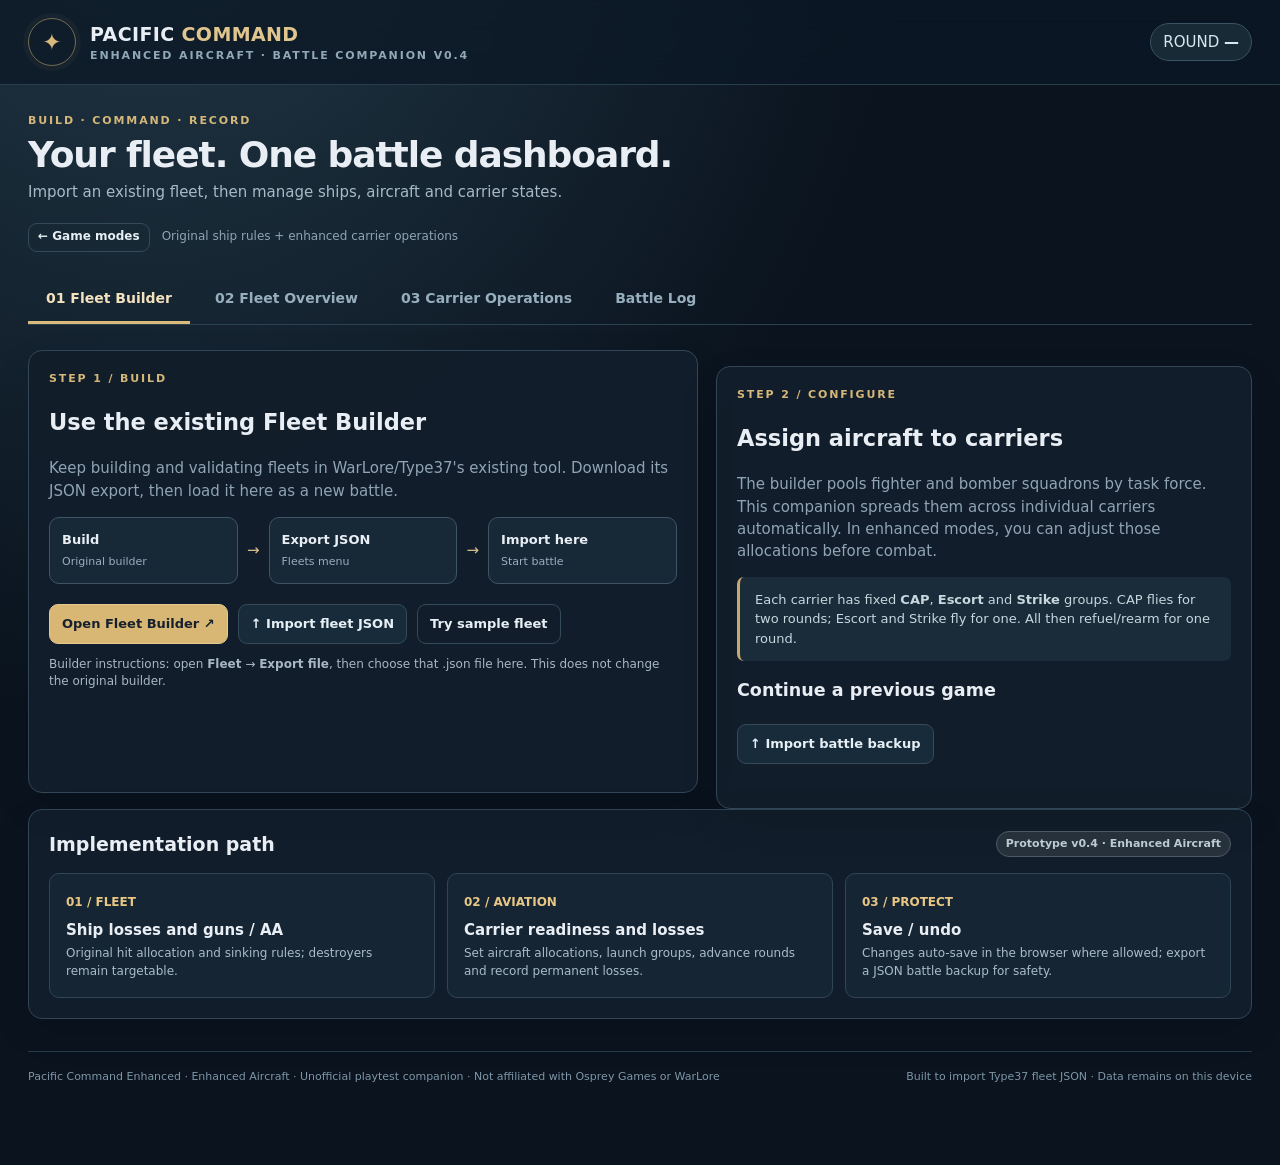
==== aircraft/index.html @ 89f377f5 "Add game mode framework: aircraft/index.html" ====
<!doctype html>
<html lang="en"><head><meta charset="utf-8"><meta name="viewport" content="width=device-width, initial-scale=1">
<meta name="theme-color" content="#0b1623"><meta name="apple-mobile-web-app-capable" content="yes">
<meta name="apple-mobile-web-app-title" content="Pacific Command — Aircraft">
<title>Pacific Command Enhanced — Aircraft</title><link rel="stylesheet" href="../assets/style.css"></head>
<body><div id="app"></div><input type="file" id="fleet-file" accept=".json,application/json" hidden><input type="file" id="battle-file" accept=".json,application/json" hidden>
<script>window.PCE_MODE='aircraft';</script><script src="../assets/app.js"></script></body></html>
---- assets/style.css ----
:root{font-family:Inter,ui-sans-serif,system-ui,-apple-system,BlinkMacSystemFont,"Segoe UI",sans-serif;color-scheme:dark;background:#0a131e;color:#e9eef4;font-size:15px;line-height:1.48}
*{box-sizing:border-box}body{margin:0;min-height:100vh;background:radial-gradient(ellipse at 12% -18%,#243b4a 0,transparent 48%),#0a131e}button,input,select{font:inherit}button{cursor:pointer}button:disabled{opacity:.35;cursor:not-allowed}a{color:#e6c78a;text-decoration:none}a:hover{text-decoration:underline}.shell{max-width:1360px;margin:0 auto;padding:0 28px 80px}.topbar{background:#0c1825bb;border-bottom:1px solid #293e4b;backdrop-filter:blur(16px)}.topinner{max-width:1360px;margin:auto;padding:18px 28px;display:flex;align-items:center;justify-content:space-between;gap:16px}.brand{display:flex;gap:14px;align-items:center}.roundel{width:48px;height:48px;border:1px solid #d3b87980;border-radius:50%;display:grid;place-items:center;color:#d8b97c;font-size:23px;box-shadow:0 0 0 5px #d6b66c09}.brandline{font-size:19px;font-weight:750;letter-spacing:.02em}.brandline span{color:#e0c58f}.brand-sub{font-size:11px;color:#91a8b7;letter-spacing:.17em;text-transform:uppercase;font-weight:650}.header-side{display:flex;align-items:center;gap:12px}.round{background:#182a36;border:1px solid #3a5261;border-radius:50px;padding:7px 12px;font-variant-numeric:tabular-nums;color:#d9e7ee}.muted{color:#90a4b3}.small{font-size:12px}.xsmall{font-size:11px}.eyebrow{font-size:11px;text-transform:uppercase;letter-spacing:.17em;color:#d4b779;font-weight:800}.top-content{margin-top:28px;display:flex;justify-content:space-between;align-items:flex-end;gap:15px;flex-wrap:wrap}.top-content h1{font-size:clamp(25px,3vw,36px);margin:5px 0;font-weight:750;line-height:1.15;letter-spacing:-.03em}.top-content p{margin:5px 0;color:#a7bac6}.tools{display:flex;gap:9px;flex-wrap:wrap}.btn{border:1px solid #354a58;background:#182b3b;color:#e6eff4;border-radius:9px;padding:9px 12px;font-size:13px;font-weight:650;display:inline-flex;align-items:center;gap:7px;justify-content:center;min-height:38px}.btn:hover:not(:disabled){background:#263d4d;border-color:#67808e}.btn.primary{background:#d7b773;border-color:#e4c98f;color:#17212d}.btn.primary:hover{background:#efd49b}.btn.danger{color:#ffd4cc;border-color:#744d48;background:#442b2c}.btn.quiet{background:transparent}.btn.sm{min-height:29px;padding:4px 9px;font-size:12px}.btn.xs{min-height:26px;padding:3px 7px;font-size:11px}.btn.active{color:#1b2730;background:#d5b87b;border-color:#d5b87b}.tabs{display:flex;gap:7px;border-bottom:1px solid #2d4250;margin:24px 0 25px;overflow:auto}.tab{padding:12px 18px;background:transparent;border:0;border-bottom:3px solid transparent;color:#97afbd;white-space:nowrap;font-size:14px;font-weight:720}.tab.active{border-bottom-color:#dbbb7b;color:#f3e2be}.tab:hover{color:#fff}.panel{border:1px solid #314757;background:#111e2bf2;border-radius:14px;padding:20px;box-shadow:0 14px 40px #00000014}.panel+.panel{margin-top:16px}.sectionhead{display:flex;align-items:center;justify-content:space-between;gap:15px;margin-bottom:15px}.sectionhead h2{margin:0;font-size:19px}.sectionhead h3{margin:0;font-size:16px}.note{font-size:12px;color:#a8b8c2}.callout{padding:13px 15px;background:#1a2c3a;border-left:3px solid #c5a76f;border-radius:7px;color:#c8d7de;font-size:13px;margin:13px 0}.warning{border-left-color:#d88b6c;background:#372b2b}.badge{display:inline-flex;align-items:center;gap:5px;border:1px solid #526456;border-radius:50px;padding:4px 9px;font-size:11px;font-weight:700;color:#b2d7bd;background:#22372e;white-space:nowrap}.badge.orange{color:#f2cf93;border-color:#715a35;background:#3d3426}.badge.red{color:#f7aca6;border-color:#714641;background:#3b262a}.badge.gray{color:#bccbd2;border-color:#4a5b66;background:#27313c}.hero{display:grid;grid-template-columns:1.25fr 1fr;gap:18px}.hero .panel{height:100%}.flowline{display:flex;align-items:center;gap:9px;margin:12px 0}.stage{border:1px solid #405564;border-radius:10px;background:#172837;padding:12px;min-width:0;flex:1}.stage b{font-size:13px;display:block}.stage span{font-size:11px;color:#99afbf}.arrow{color:#d9c18f}.builder-actions{display:flex;gap:10px;flex-wrap:wrap;margin:20px 0 8px}.guide{display:grid;grid-template-columns:repeat(3,1fr);gap:12px}.guide .card{padding:16px;border-radius:10px;background:#152534;border:1px solid #314654}.guide .num{font-size:12px;color:#e8c785;font-weight:850}.guide strong{display:block;margin:7px 0 4px}.guide p{font-size:12px;color:#abbcc8;margin:0}.statgrid{display:grid;grid-template-columns:repeat(5,1fr);gap:10px;margin-bottom:20px}.stat{background:#152635;border:1px solid #32495a;border-radius:12px;padding:16px}.stat .k{font-size:11px;letter-spacing:.08em;text-transform:uppercase;color:#a6b9c5;font-weight:700}.stat .v{font-size:27px;line-height:1.15;margin:5px 0;font-weight:800;font-variant-numeric:tabular-nums}.stat .s{font-size:11px;color:#8ca4b3}.stat.emph{border-color:#746448;background:#282b28}.stat.emph .v{color:#ebd39d}.tf{margin-bottom:20px}.tf-head{display:flex;justify-content:space-between;align-items:flex-start;gap:15px;padding:0 0 14px}.tf-head h2{font-size:19px;margin:3px 0}.tf-stats{display:flex;gap:8px;flex-wrap:wrap}.mini-stat{border:1px solid #355166;background:#182b39;border-radius:8px;padding:8px 12px;min-width:80px}.mini-stat .v{font-size:22px;font-weight:800;font-variant-numeric:tabular-nums}.mini-stat .k{color:#9fb3bf;font-size:10px;text-transform:uppercase}.fleettable{width:100%;border-collapse:collapse}.fleettable th{color:#9caebb;font-weight:750;text-transform:uppercase;letter-spacing:.08em;font-size:10px;text-align:left;border-bottom:1px solid #314656;padding:8px 10px}.fleettable td{border-bottom:1px solid #2a3e4b;padding:11px 10px;vertical-align:middle;font-size:13px}.fleettable tr:last-child td{border-bottom:0}.shipname{font-weight:720;font-size:13px}.shipmeta{font-size:11px;color:#91a8b8}.ko{opacity:.55}.ko .shipname{text-decoration:line-through}.track{display:flex;gap:3px;min-width:120px;align-items:center;margin:4px 0 3px}.pip{height:8px;min-width:7px;flex:1;background:#385060;border-radius:3px}.pip.hit{background:#cf8d69}.progressText{font-size:11px;color:#b9c8d0;font-variant-numeric:tabular-nums}.damagecontrols{display:flex;gap:5px;align-items:center;flex-wrap:wrap}.twocol{display:grid;grid-template-columns:1fr 1fr;gap:14px}.fighter-stats{display:flex;gap:12px;flex-wrap:wrap}.carrier-card{margin-bottom:16px}.carrierhead{display:flex;justify-content:space-between;gap:10px;align-items:flex-start;flex-wrap:wrap;margin-bottom:18px}.carrierhead h3{font-size:19px;margin:4px 0 0}.carrier-stats{display:flex;gap:9px;flex-wrap:wrap}.chip{padding:7px 10px;border-radius:8px;background:#213849;border:1px solid #3c5261;min-width:94px}.chip b{font-size:21px;line-height:1.2;display:block}.chip span{font-size:10px;color:#a9bac6}.squadron-table{border:1px solid #345063;border-radius:11px;overflow:hidden}.squadronrow{display:grid;grid-template-columns:110px 156px 1fr 82px;gap:10px;align-items:center;padding:13px;border-bottom:1px solid #304656}.squadronrow:last-child{border-bottom:0}.group-type{font-weight:800}.group-type small{display:block;color:#8fa7b6;font-size:11px;font-weight:450}.count{display:flex;align-items:center;gap:6px}.count b{font-size:18px;min-width:26px;text-align:center;font-variant-numeric:tabular-nums}.states{display:flex;flex-wrap:wrap;gap:5px}.state{border-radius:7px;background:#172a39;border:1px solid #385060;color:#b6c7d0;font-size:11px;padding:7px 9px;min-width:73px}.state.active{background:#d6b979;color:#14202b;border-color:#d6b979;font-weight:800}.state:disabled{opacity:.3}.input{width:100%;min-width:0;background:#0c1926;border:1px solid #49606c;border-radius:7px;color:#f3f4ee;padding:8px 9px;outline:none}.input:focus{border-color:#d4b67c}.input.narrow{width:72px}.input.hitinput{width:56px;padding:6px 6px;text-align:center}.input.dark{color:#fff}.subheader{font-size:11px;letter-spacing:.11em;color:#a5bbca;text-transform:uppercase;font-weight:850;margin:15px 0 6px}.low{background:#2b2830;border-color:#6f4a46}.right{display:flex;align-items:center;gap:6px;justify-content:flex-end}.details{border:1px solid #344c5b;background:#142532;border-radius:10px;padding:13px;margin-top:15px}.detail-grid{display:grid;grid-template-columns:1fr 1fr;gap:12px;align-items:end}.details label{display:block;color:#a9bbc8;font-size:12px;margin-bottom:4px}.ship-tags{display:flex;gap:8px;align-items:center;flex-wrap:wrap}.footer{color:#7e96a7;font-size:11px;margin-top:32px;border-top:1px solid #263b49;padding-top:17px;display:flex;justify-content:space-between;gap:12px;flex-wrap:wrap}.modal-wrap{position:fixed;inset:0;background:#030912ba;display:flex;align-items:center;justify-content:center;z-index:40;padding:20px}.modal{width:min(95vw,560px);max-height:90vh;overflow:auto;background:#152738;border:1px solid #5b7180;border-radius:15px;padding:22px;box-shadow:0 30px 100px #0009}.modal h2{margin:0 0 6px}.modal-head{display:flex;align-items:center;justify-content:space-between}.form-row{display:flex;gap:10px;align-items:center;flex-wrap:wrap;margin:16px 0}.form-row label{min-width:180px;color:#b8cad3}.form-row input{width:76px}.log{list-style:none;padding:0;margin:0}.log li{border-bottom:1px solid #293e4c;padding:9px 2px;font-size:12px;color:#b3c5d0}.log li:last-child{border:0}.log time{color:#d7bb7c;font-weight:650;margin-right:9px}.empty{text-align:center;padding:45px 25px;color:#aebdc7}.tick{color:#b7d9b9}.hidden{display:none !important}hr{border:0;border-top:1px solid #314552;margin:15px 0} .desktop-only{display:initial}
@media(max-width:1050px){.statgrid{grid-template-columns:repeat(3,1fr)}.squadronrow{grid-template-columns:90px 130px 1fr}.squadronrow .lossbox{grid-column:2/-1}.hero{grid-template-columns:1fr}}
@media(max-width:720px){.shell{padding:0 12px 45px}.topinner{padding:13px 12px}.brandline{font-size:15px}.brand-sub{font-size:9px}.roundel{width:38px;height:38px}.header-side .round{display:none}.panel{padding:14px}.statgrid{grid-template-columns:repeat(2,1fr)}.stat .v{font-size:23px}.twocol,.guide,.detail-grid{grid-template-columns:1fr}.fleettable{display:block;overflow:auto}.tf-head{display:block}.tf-stats{margin-top:10px}.squadronrow{grid-template-columns:1fr auto;gap:10px}.squadronrow .states{grid-column:1/-1}.squadronrow .lossbox{grid-column:1/-1}.states .state{flex:1}.top-content{margin-top:18px}.tabs{margin:15px 0}.tab{padding:10px 12px}.tools{width:100%}.tools .btn{flex:1}}


/* v0.2 — operational colour language: blue = gunnery, teal = AA,
   green = ready/on station, amber = low fuel/rearming, red = damage/KO. */
:root { --gun:#74bde7; --aa:#72d3b3; --ready:#80d39e; --warn:#edbd71; --danger:#ea8b83; --strike:#e4a17a; }
.stat, .mini-stat { position:relative; overflow:hidden; }
.stat::before,.mini-stat::before{content:'';position:absolute;inset:0 auto 0 0;width:3px;background:#506577}
.stat.metric-guns,.mini-stat.metric-guns{background:linear-gradient(110deg,rgba(52,124,168,.19),#152635 70%);border-color:#416782}
.stat.metric-guns::before,.mini-stat.metric-guns::before{background:var(--gun)}
.stat.metric-guns .v,.mini-stat.metric-guns .v{color:var(--gun)}
.stat.metric-aa,.mini-stat.metric-aa{background:linear-gradient(110deg,rgba(41,137,107,.18),#152635 70%);border-color:#3b7268}
.stat.metric-aa::before,.mini-stat.metric-aa::before{background:var(--aa)}
.stat.metric-aa .v,.mini-stat.metric-aa .v{color:var(--aa)}
.stat.metric-cap-aloft,.mini-stat.metric-cap-aloft{background:linear-gradient(110deg,rgba(49,122,87,.13),#152635 80%);border-color:#365e53}
.stat.metric-cap-aloft::before,.mini-stat.metric-cap-aloft::before{background:var(--ready)}
.stat.metric-cap-aloft .v,.mini-stat.metric-cap-aloft .v{color:var(--ready)}
.stat.metric-strike-airborne,.mini-stat.metric-strike-airborne,.mini-stat.metric-airborne-strike,.mini-stat.metric-ready-strike{background:linear-gradient(110deg,rgba(159,93,59,.16),#152635 80%);border-color:#6c5147}
.stat.metric-strike-airborne::before,.mini-stat.metric-strike-airborne::before,.mini-stat.metric-airborne-strike::before,.mini-stat.metric-ready-strike::before{background:var(--strike)}
.stat.metric-strike-airborne .v,.mini-stat.metric-strike-airborne .v,.mini-stat.metric-airborne-strike .v,.mini-stat.metric-ready-strike .v{color:var(--strike)}
.mini-stat.metric-ready-escort,.mini-stat.metric-airborne-escort{border-color:#6a6382;background:linear-gradient(110deg,rgba(106,84,163,.15),#152635 80%)}
.mini-stat.metric-ready-escort::before,.mini-stat.metric-airborne-escort::before{background:#ad9dde}
.mini-stat.metric-ready-escort .v,.mini-stat.metric-airborne-escort .v{color:#c0b2f2}
.tf{border-top:3px solid #d9b977}
.tf.tf-1{border-top-color:var(--gun)}
.tf.tf-2{border-top-color:var(--aa)}
.tf-head h2{display:flex;align-items:center;gap:11px;flex-wrap:wrap}
.fleettable tr.damaged td:first-child{box-shadow:inset 3px 0 0 #bb885b}
.fleettable tr.ko{opacity:1;background:#4d28292b}
.fleettable tr.ko td:first-child{box-shadow:inset 3px 0 0 #d7746b}
.fleettable tr.ko .shipname,.fleettable tr.ko .progressText{color:#f2a69b}
.fleettable tr.ko td:not(:last-child){opacity:.78}
.pip.hit{background:linear-gradient(90deg,#d9925f,#ecb56d)}
.fleettable tr.ko .pip.hit{background:#c65c5c}
.action-attack{color:#f3cfad;border-color:#655347;background:#2d2b2c}
.action-attack:hover:not(:disabled){border-color:#ae7659;background:#3b3231}
.airsummary{display:flex;flex-wrap:wrap;align-items:stretch;gap:10px;border:1px solid #395468;border-radius:13px;padding:13px;background:linear-gradient(110deg,#172a39,#101e2b);margin:20px 0 7px}
.airsummary .summary-label{flex:1 1 185px;align-self:center}
.airsummary .summary-label b{display:block;color:#e8c991;font-size:14px}
.airsummary .summary-label span{display:block;margin-top:4px}
.airsummary .mini-stat{flex:1 1 108px;min-width:106px;padding:11px 10px}
.deckbox{display:flex;justify-content:space-between;align-items:center;gap:12px;flex-wrap:wrap;padding:12px;border-radius:10px;margin-bottom:13px;border:1px solid #345767;background:#172c38}
.deckbox.deck-busy{border-color:#866945;background:#302b27}
.deckbox.deck-free{border-left:3px solid #5ab99b}
.deckbox .launch-actions{display:flex;gap:6px;flex-wrap:wrap}
.carrier-card{border-top:3px solid #759db5}
.carrier-card.low{border-top-color:#d16b6b}
.carrier-stats .fighter-chip{background:#213e43;border-color:#356f6a}
.carrier-stats .fighter-chip b{color:#7cd9c5}
.carrier-stats .bomber-chip{background:#40322e;border-color:#755747}
.carrier-stats .bomber-chip b{color:#efba88}
.carrier-stats .reserve-chip{background:#202e3c;border-color:#344e64}
.squadronrow.group-cap{border-left:3px solid #58b898;background:linear-gradient(90deg,#16362e70,transparent 44%)}
.squadronrow.group-escort{border-left:3px solid #9b91d3;background:linear-gradient(90deg,#3c355370,transparent 44%)}
.squadronrow.group-strike{border-left:3px solid #e2a16f;background:linear-gradient(90deg,#46302570,transparent 44%)}
.squadronrow .group-type{letter-spacing:.02em}
.group-cap .group-type{color:#90dfbd}
.group-escort .group-type{color:#c1b4ee}
.group-strike .group-type{color:#f3bf97}
.state.status-ready.active{background:#317759;border-color:#65c896;color:#f1fff8}
.state.status-air1.group-cap.active{background:#26715b;border-color:#6fceb1;color:#f0fff9}
.state.status-air1.group-escort.active{background:#60539b;border-color:#ad9ad9;color:#fff}
.state.status-air1.group-strike.active{background:#98603f;border-color:#e0a172;color:#fff6ec}
.state.status-air2.active{background:#a67a32;border-color:#e9bd67;color:#fff8e6}
.state.status-rearm.active{background:#7f4a35;border-color:#d79a65;color:#fff3e9}
.state:not(.active):hover{border-color:#8698a5;background:#233b49}
.lossbox .btn.danger:hover{background:#603738}
@media(max-width:720px){.airsummary .mini-stat{flex:1 1 42%}.deckbox .launch-actions{width:100%}.deckbox .launch-actions .btn{flex:1}.tf-head h2{font-size:17px}}

/* v0.3 - early CAP recovery is a deliberate tactical choice. */
.btn.caution{background:#493c27;border-color:#9d7842;color:#ffe0a5}.btn.caution:hover:not(:disabled){background:#604c2c;border-color:#cc9d52}

/* v0.4 multi-mode navigation, model pairing, special rules and hit-allocation controls */
.modes-switch{display:flex;gap:12px;align-items:center;margin-top:15px;flex-wrap:wrap}
.specials{display:flex;gap:5px;flex-wrap:wrap;margin-top:5px}
.special-chip{display:inline-block;font-size:10px;line-height:1.25;color:#e1d1aa;background:#2a3340;border:1px solid #4a5463;border-radius:5px;padding:3px 6px}
.special-chip.muted-special{opacity:.6;text-decoration:line-through}
.model-line{color:#b5c6d0;margin-top:3px}.model-line b{color:#c5ded5;font-weight:650}
.mods-panel{margin-bottom:17px}.mods-panel .specials{margin:10px 0}
.hit-pool-panel{display:flex;justify-content:space-between;align-items:center;gap:10px;border:1px solid #526776;background:#142736;padding:11px 14px;border-radius:9px;margin-bottom:14px}
.hit-buttons{display:flex;flex-wrap:wrap;gap:5px}
.hit-confirm{border-color:#925d45;color:#f6ccaf;background:#3c2d2a}.hit-unconfirm{border-color:#51729a;color:#beddf9;background:#223345}
.sunk-mark{color:#ff9c97;font-weight:800}.afloat-mark{color:#8adeb1;font-weight:750}
@media(max-width:720px){.hit-pool-panel{align-items:flex-start;flex-direction:column}.hit-pool-panel .btn{width:100%}}
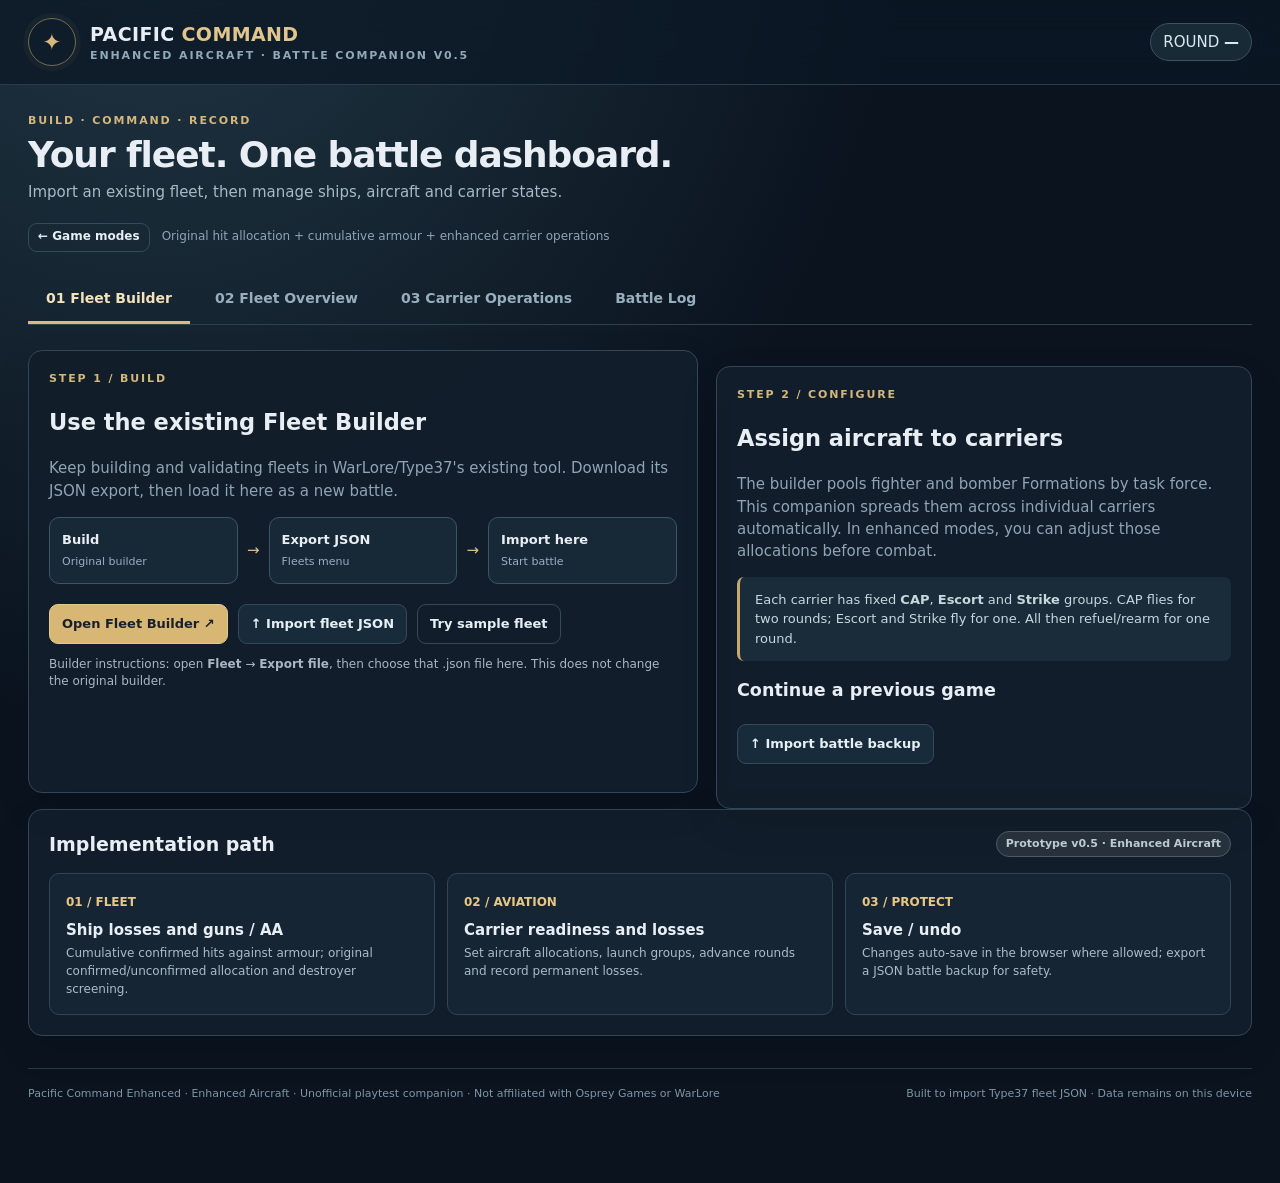
==== commit 171d6b49: "Version static assets for v0.5 on aircraft/index.html" ====
--- a/aircraft/index.html
+++ b/aircraft/index.html
@@ -2,6 +2,6 @@
 <html lang="en"><head><meta charset="utf-8"><meta name="viewport" content="width=device-width, initial-scale=1">
 <meta name="theme-color" content="#0b1623"><meta name="apple-mobile-web-app-capable" content="yes">
 <meta name="apple-mobile-web-app-title" content="Pacific Command — Aircraft">
-<title>Pacific Command Enhanced — Aircraft</title><link rel="stylesheet" href="../assets/style.css"></head>
+<title>Pacific Command Enhanced — Aircraft</title><link rel="stylesheet" href="../assets/style.css?v=0.5"></head>
 <body><div id="app"></div><input type="file" id="fleet-file" accept=".json,application/json" hidden><input type="file" id="battle-file" accept=".json,application/json" hidden>
-<script>window.PCE_MODE='aircraft';</script><script src="../assets/app.js"></script></body></html>+<script>window.PCE_MODE='aircraft';</script><script src="../assets/app.js?v=0.5"></script></body></html>
--- a/assets/style.css
+++ b/assets/style.css
@@ -85,3 +85,111 @@
 .hit-confirm{border-color:#925d45;color:#f6ccaf;background:#3c2d2a}.hit-unconfirm{border-color:#51729a;color:#beddf9;background:#223345}
 .sunk-mark{color:#ff9c97;font-weight:800}.afloat-mark{color:#8adeb1;font-weight:750}
 @media(max-width:720px){.hit-pool-panel{align-items:flex-start;flex-direction:column}.hit-pool-panel .btn{width:100%}}
+
+/* v0.4.1 — persistent armour-hit indicator in Enhanced Aircraft */
+.armour-damaged{display:inline-block;color:#f1cb83;background:#3a3326;border:1px solid #9b7d43;border-radius:6px;padding:4px 9px;font-size:12px;font-weight:800;letter-spacing:.05em}
+
+
+/* v0.4.2 — prominent, accessible task-force separators in Carrier Operations */
+.carrier-tf-banner{
+ display:flex;align-items:center;justify-content:space-between;gap:18px;
+ margin:30px 0 12px;padding:18px 22px;
+ border:1px solid #688296;border-left:5px solid #dcc28b;
+ border-radius:13px;
+ background:linear-gradient(112deg,#294458 0%,#1b3345 54%,#122332 100%);
+ box-shadow:0 13px 28px rgba(0,0,0,.22);
+}
+.carrier-tf-title{display:flex;align-items:center;gap:17px;flex-wrap:wrap;min-width:0}
+.carrier-tf-id{
+ display:inline-flex;align-items:center;justify-content:center;
+ padding:11px 16px;min-width:76px;border-radius:9px;
+ background:#e2c991;color:#182633;font-size:21px;font-weight:900;
+ letter-spacing:.08em;font-variant-numeric:tabular-nums;
+}
+.carrier-tf-heading{min-width:0}
+.carrier-tf-heading .eyebrow{color:#bbd1dc;font-size:10px;letter-spacing:.18em}
+.carrier-tf-heading h2{
+ color:#f4f7f8;font-size:clamp(22px,2.4vw,29px);
+ line-height:1.2;letter-spacing:-.02em;margin:3px 0 0;
+ overflow-wrap:anywhere;
+}
+.carrier-tf-meta{
+ padding:7px 12px;border:1px solid #648293;border-radius:30px;
+ color:#d4e1e9;font-size:12px;font-weight:700;
+ background:rgba(10,22,34,.32);white-space:nowrap;
+}
+.carrier-tf-banner+.airsummary{margin-top:0}
+@media(max-width:720px){
+ .carrier-tf-banner{flex-direction:column;align-items:stretch;gap:11px;margin-top:22px;padding:14px 15px}
+ .carrier-tf-title{flex-wrap:nowrap;gap:12px}
+ .carrier-tf-id{font-size:17px;min-width:61px;padding:10px 11px}
+ .carrier-tf-heading h2{font-size:21px}
+ .carrier-tf-meta{align-self:flex-start;white-space:normal}
+}
+
+
+/* v0.5 — compact carrier overview, focus mode and bomber formation controls */
+.carrier-console-bar{display:flex;justify-content:space-between;align-items:center;gap:12px;padding:10px 14px;margin:8px 0 12px;background:#182d3e;border:1px solid #416278;border-radius:11px}
+.carrier-console-title{min-width:0}.carrier-console-title .eyebrow{font-size:10px}.carrier-console-title h2{font-size:19px;line-height:1.25;margin:2px 0 0}
+.focus-mode-badge{vertical-align:middle;display:inline-block;font-size:10px;color:#e8d3a6;border:1px solid #6b604c;border-radius:5px;padding:2px 7px;letter-spacing:.02em;margin-left:6px}
+.carrier-console-actions{display:flex;gap:5px;align-items:center;flex-wrap:wrap}.carrier-console-actions .btn{white-space:nowrap}
+.overview-help{font-size:11px;color:#b5cad5;margin-bottom:6px}
+.overview-tf-filters{display:flex;gap:6px;align-items:center;flex-wrap:wrap;margin-bottom:12px}
+.carrier-overview-tf{border:1px solid #314c5e;background:#112332;border-radius:11px;overflow:hidden;margin:0 0 13px}
+.overview-tf-bar{display:flex;justify-content:space-between;align-items:center;gap:10px;background:linear-gradient(110deg,#2b4b61,#172f43);padding:10px 13px;border-left:4px solid #e2c991}
+.overview-tf-bar>div{display:flex;align-items:center;gap:10px;min-width:0}.overview-tf-bar>span{font-size:11px;color:#c5d6df;white-space:nowrap}
+.overview-tf-id{display:inline-block;flex:none;background:#e2c991;color:#172634;border-radius:6px;font-size:15px;font-weight:900;padding:5px 8px;letter-spacing:.05em}
+.overview-tf-name{font-size:17px;line-height:1.1;overflow-wrap:anywhere;color:#f4f7fa}
+.overview-tf-strength{display:grid;grid-template-columns:repeat(5,minmax(0,1fr));gap:5px;padding:7px 9px;background:#122b3d}
+.overview-tf-strength>span{font-size:11px;border:1px solid #345267;border-radius:6px;background:#1b3445;padding:6px 7px;white-space:nowrap;color:#bcd0dc}
+.overview-tf-strength b{font-size:16px;color:#f2d69f;font-variant-numeric:tabular-nums;margin-right:4px}
+.overview-tf-strength small{display:block;font-size:9px;color:#e6bd91;line-height:1.1}
+.overview-columns,.carrier-overview-row{display:grid;grid-template-columns:minmax(160px,1.4fr) repeat(3,minmax(90px,1fr));gap:9px;align-items:center}
+.overview-columns{color:#8ea9ba;text-transform:uppercase;letter-spacing:.07em;font-size:10px;font-weight:800;padding:5px 12px;background:#0d1b28}
+.carrier-overview-row{width:100%;text-align:left;background:#162b3a;border:0;border-top:1px solid #2b4353;border-radius:0;color:#ebf2f7;padding:8px 12px;min-height:61px}
+.carrier-overview-row:nth-child(even){background:#1a2e3d}
+.carrier-overview-row:hover,.carrier-overview-row:focus-visible{background:#29445a;outline:2px solid #d8be81;outline-offset:-2px}
+.carrier-overview-row.overview-ko{opacity:.66;background:#3d2b32}
+.overview-ship{min-width:0}.overview-ship b{display:block;font-size:14px;line-height:1.1;overflow-wrap:anywhere}
+.overview-ship small{display:block;color:#9fb4c1;font-size:10px;line-height:1.2;margin-top:3px}
+.overview-ship em{font-size:9px;color:#ff9f93;font-style:normal;font-weight:900}
+.overview-ops-cell{min-width:0;border-left:2px solid #496279;padding-left:7px;display:flex;flex-direction:column;justify-content:center;gap:2px}
+.overview-cell-cap{border-left-color:#69bc99}.overview-cell-escort{border-left-color:#ad98d4}.overview-cell-strike{border-left-color:#e1a06b}
+.overview-ops-cell strong{font-size:15px;line-height:1.08}.overview-ops-cell small{font-weight:600;color:#adc1cc;font-size:10px}
+.overview-status{font-size:10px;font-weight:700;color:#b4c8d4;line-height:1.1}.overview-status-ready{color:#75d59c}.overview-status-air1{color:#78c6b2}.overview-status-air2{color:#f2c46b}.overview-status-rearm{color:#f2a77c}
+.overview-ops-cell em{font-size:10px;font-style:normal;color:#e7ba90;line-height:1.05}
+.bomber-split{margin-top:10px;padding:12px;border:1px solid #576274;background:linear-gradient(100deg,#192b3b,#262b39);border-radius:9px}
+.split-title{display:flex;justify-content:space-between;gap:8px;align-items:center}.split-title strong{font-size:13px;color:#f1d4ad}
+.split-labels{display:flex;justify-content:space-between;gap:8px;margin-top:8px;font-size:12px;color:#c8d9e2}.split-labels b{font-size:18px;color:#eed3a2}
+.dive-slider{width:100%;display:block;accent-color:#d4aa62;cursor:pointer;margin:10px 0;height:20px}
+.dive-slider:disabled{cursor:not-allowed;opacity:.4}
+.split-deployed{font-size:12px;color:#c2d1db}.split-deployed b{color:#f3dfbd}
+.torpedo-rule{font-size:11px;color:#f3c8a0;margin-top:8px;padding:7px;border-left:3px solid #c78f65;background:#3d302d}
+.bomber-loss{display:flex;flex-wrap:wrap;gap:4px}
+body.carrier-focus .topbar,body.carrier-focus .top-content,body.carrier-focus .modes-switch,body.carrier-focus .tabs,body.carrier-focus .footer,body.carrier-focus .carrier-rules,body.carrier-focus .overview-help{display:none!important}
+body.carrier-focus .shell{max-width:none;padding:5px 10px 12px}
+body.carrier-focus .carrier-console-bar{padding:5px 10px;margin:0 0 6px}
+body.carrier-focus .carrier-console-title h2{font-size:17px}
+body.carrier-focus .carrier-overview-tf{margin-bottom:8px}
+body.carrier-focus .overview-tf-bar{padding:6px 10px}
+body.carrier-focus .overview-tf-name{font-size:15px}
+body.carrier-focus .overview-tf-strength{padding:5px 8px}
+body.carrier-focus .overview-tf-strength>span{padding:3px 7px}
+body.carrier-focus .overview-columns{padding:3px 10px}
+body.carrier-focus .carrier-overview-row{min-height:53px;padding:5px 10px}
+body.carrier-focus .overview-tf-filters{margin:4px 0 7px}
+@media(max-width:920px){
+ .carrier-console-bar{flex-wrap:wrap}.carrier-console-actions{width:100%}
+ .carrier-console-actions .btn{flex:1}
+ .overview-tf-strength{grid-template-columns:repeat(3,minmax(0,1fr))}
+ .overview-columns,.carrier-overview-row{grid-template-columns:minmax(125px,1.25fr) repeat(3,minmax(75px,1fr));gap:5px}
+}
+@media(max-width:570px){
+ .overview-tf-strength{grid-template-columns:repeat(2,minmax(0,1fr))}
+ .overview-tf-bar{align-items:flex-start}.overview-tf-name{font-size:14px}
+ .overview-columns{display:none}
+ .carrier-overview-row{grid-template-columns:1fr 1fr;gap:8px;min-height:90px}
+ .overview-ship{grid-column:1/-1}
+ .carrier-overview-row .overview-ops-cell{padding-left:5px}
+ .carrier-console-actions{gap:3px}.carrier-console-actions .btn{font-size:10px;min-height:32px;padding:4px 6px}
+}
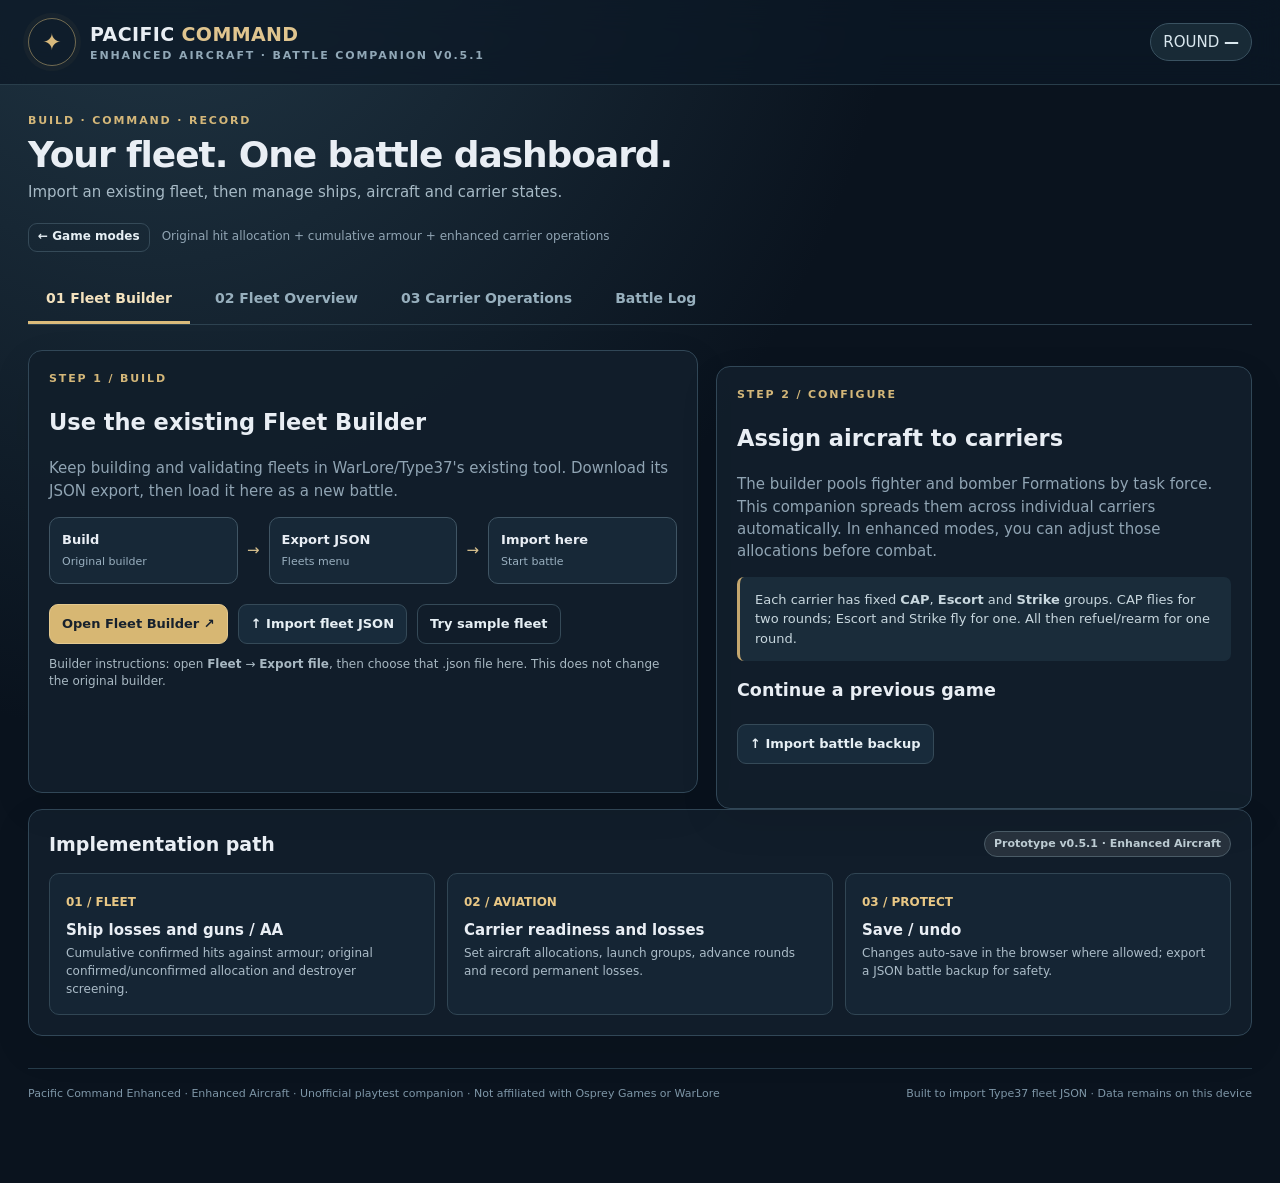
==== commit c9abe182: "Publish refreshed v0.5.1 assets on aircraft/index.html" ====
--- a/aircraft/index.html
+++ b/aircraft/index.html
@@ -2,6 +2,6 @@
 <html lang="en"><head><meta charset="utf-8"><meta name="viewport" content="width=device-width, initial-scale=1">
 <meta name="theme-color" content="#0b1623"><meta name="apple-mobile-web-app-capable" content="yes">
 <meta name="apple-mobile-web-app-title" content="Pacific Command — Aircraft">
-<title>Pacific Command Enhanced — Aircraft</title><link rel="stylesheet" href="../assets/style.css?v=0.5"></head>
+<title>Pacific Command Enhanced — Aircraft</title><link rel="stylesheet" href="../assets/style.css?v=0.5.1"></head>
 <body><div id="app"></div><input type="file" id="fleet-file" accept=".json,application/json" hidden><input type="file" id="battle-file" accept=".json,application/json" hidden>
-<script>window.PCE_MODE='aircraft';</script><script src="../assets/app.js?v=0.5"></script></body></html>+<script>window.PCE_MODE='aircraft';</script><script src="../assets/app.js?v=0.5.1"></script></body></html>
--- a/assets/style.css
+++ b/assets/style.css
@@ -193,3 +193,57 @@
  .carrier-overview-row .overview-ops-cell{padding-left:5px}
  .carrier-console-actions{gap:3px}.carrier-console-actions .btn{font-size:10px;min-height:32px;padding:4px 6px}
 }
+
+/* v0.5.1 — inline carrier accordions */
+.carrier-overview-row[aria-expanded="true"]{
+  background:#29475b;
+  box-shadow:inset 4px 0 0 #e1c991;
+  border-top-color:#567184;
+}
+.overview-expander{
+  display:inline-block;
+  width:16px;
+  margin-right:2px;
+  font-size:17px;
+  color:#e5c993;
+  vertical-align:-1px;
+}
+.carrier-inline-detail{
+  padding:10px 12px 13px;
+  background:#0c1e2d;
+  border-top:1px solid #608298;
+  border-bottom:2px solid #35556a;
+}
+.inline-detail-heading{
+  display:flex;
+  justify-content:space-between;
+  align-items:center;
+  gap:12px;
+  padding:2px 2px 9px;
+  color:#e3cc9a;
+  font-size:13px;
+}
+.carrier-inline-detail .carrier-card{
+  margin:0;
+  padding:13px;
+  box-shadow:none;
+  border-radius:9px;
+  border-color:#395568;
+}
+.carrier-inline-detail .carrierhead{margin-bottom:12px}
+.carrier-inline-detail .carrierhead h3{font-size:17px}
+.carrier-inline-detail .deckbox{margin-bottom:10px}
+body.carrier-focus .carrier-inline-detail{
+  max-height:min(57dvh,510px);
+  overflow-y:auto;
+  overscroll-behavior:contain;
+  scrollbar-color:#667d8a #132b3b;
+}
+body.carrier-focus .carrier-inline-detail .carrier-card{padding:9px}
+body.carrier-focus .inline-detail-heading{position:sticky;top:-10px;z-index:2;background:#0c1e2d;padding:7px 3px 9px}
+@media(max-width:720px){
+ .carrier-inline-detail{padding:8px}
+ .carrier-inline-detail .carrier-card{padding:10px}
+ .overview-expander{width:13px;font-size:15px}
+ .inline-detail-heading strong{font-size:12px}
+}
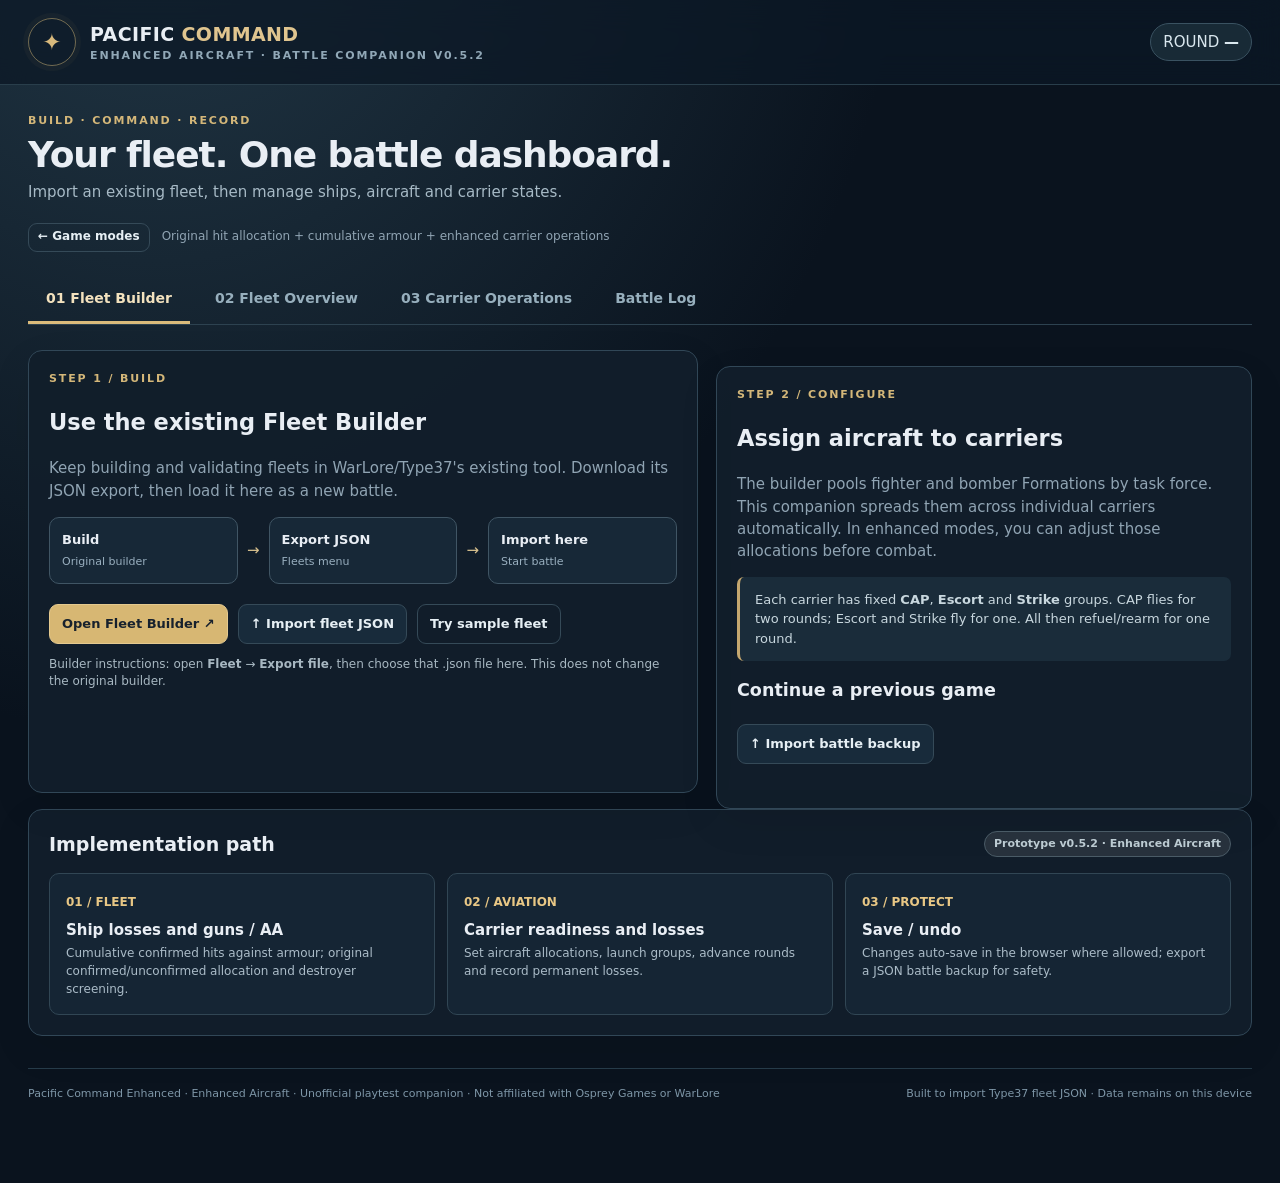
==== commit 665805c4: "Load fresh v0.5.2 CSS and JS on aircraft/index.html" ====
--- a/aircraft/index.html
+++ b/aircraft/index.html
@@ -2,6 +2,6 @@
 <html lang="en"><head><meta charset="utf-8"><meta name="viewport" content="width=device-width, initial-scale=1">
 <meta name="theme-color" content="#0b1623"><meta name="apple-mobile-web-app-capable" content="yes">
 <meta name="apple-mobile-web-app-title" content="Pacific Command — Aircraft">
-<title>Pacific Command Enhanced — Aircraft</title><link rel="stylesheet" href="../assets/style.css?v=0.5.1"></head>
+<title>Pacific Command Enhanced — Aircraft</title><link rel="stylesheet" href="../assets/style.css?v=0.5.2"></head>
 <body><div id="app"></div><input type="file" id="fleet-file" accept=".json,application/json" hidden><input type="file" id="battle-file" accept=".json,application/json" hidden>
-<script>window.PCE_MODE='aircraft';</script><script src="../assets/app.js?v=0.5.1"></script></body></html>+<script>window.PCE_MODE='aircraft';</script><script src="../assets/app.js?v=0.5.2"></script></body></html>
--- a/assets/style.css
+++ b/assets/style.css
@@ -247,3 +247,64 @@
  .overview-expander{width:13px;font-size:15px}
  .inline-detail-heading strong{font-size:12px}
 }
+
+
+/* v0.5.2 — prominent task-force rollups on Fleet and Carrier pages */
+.fleet-rollup-toolbar{display:flex;align-items:center;justify-content:space-between;gap:12px;flex-wrap:wrap;margin:6px 0 15px;color:#b5cad7;font-size:12px;font-weight:650}
+.fleet-rollup-toolbar>div{display:flex;gap:6px}
+.fleet-rollup-panel{padding:0!important;overflow:hidden;border:1px solid #506d80!important;border-top:4px solid #e2c991!important;border-radius:13px;margin:0 0 14px!important}
+.fleet-rollup-panel.tf-1{border-top-color:#a1b4e5!important}
+.fleet-rollup-panel.tf-2{border-top-color:#79c9a9!important}
+.fleet-rollup-wrap{display:flex;align-items:stretch;gap:0;background:linear-gradient(105deg,#2a4c62,#1a3449 65%,#142938)}
+.fleet-rollup-toggle{flex:1;min-width:0;border:0;border-left:5px solid #e2c991;background:transparent;color:#f0f5f7;display:flex;align-items:center;flex-wrap:wrap;gap:12px;padding:15px 14px;text-align:left;min-height:92px;cursor:pointer}
+.fleet-rollup-panel.tf-1 .fleet-rollup-toggle{border-left-color:#a1b4e5}
+.fleet-rollup-panel.tf-2 .fleet-rollup-toggle{border-left-color:#79c9a9}
+.fleet-rollup-toggle:hover{background:rgba(130,173,192,.12)}
+.fleet-rollup-toggle:focus-visible{outline:3px solid #e8cb8f;outline-offset:-4px}
+.fleet-rollup-panel.fleet-open .fleet-rollup-toggle{background:linear-gradient(95deg,#345770,#1d3a50)}
+.fleet-rollup-chevron{font-size:23px;color:#eccf94;width:17px;flex:none;line-height:1}
+.fleet-rollup-id{display:inline-flex;align-items:center;justify-content:center;flex:none;font-size:19px;font-weight:900;letter-spacing:.06em;color:#162d3e;background:#e2c991;padding:9px 11px;border-radius:8px;font-variant-numeric:tabular-nums}
+.fleet-rollup-identity{display:flex;flex-direction:column;gap:3px;min-width:180px;flex:1 1 240px}
+.fleet-rollup-identity>strong{font-size:clamp(20px,2.5vw,26px);line-height:1.15;font-weight:850;color:#f7f8fa;overflow-wrap:anywhere}
+.fleet-rollup-subtitle{font-size:12px;color:#c2d2dc;line-height:1.2}
+.fleet-rollup-metrics{display:grid;grid-template-columns:repeat(4,minmax(70px,1fr));flex:0 1 365px;gap:6px}
+.fleet-rollup-metric{display:flex;flex-direction:column;align-items:center;justify-content:center;gap:2px;background:rgba(9,24,38,.48);border:1px solid #557284;padding:8px 7px;border-radius:7px}
+.fleet-rollup-metric b{font-size:24px;line-height:1;font-weight:850;color:#f0d39e;font-variant-numeric:tabular-nums}
+.fleet-rollup-metric small{font-size:10px;line-height:1.1;text-transform:uppercase;font-weight:750;letter-spacing:.08em;color:#bdd1dd}
+.fleet-rollup-pending{flex:none;border-radius:7px;padding:8px 11px;color:#ffddd2;background:#743e39;font-size:12px;font-weight:850}
+.fleet-rollup-utilities{display:flex;align-items:center;border-left:1px solid #476377;padding:0 10px}
+.fleet-rollup-content{padding:16px 19px 19px;background:#111e2bf2;border-top:1px solid #4d6879}
+.fleet-rollup-content[hidden]{display:none!important}
+.fleet-rollup-content .fleettable{font-size:13px}
+.fleet-rollup-content .hit-pool-panel{margin-bottom:13px}
+/* Keep task-force identity markedly stronger than the carrier rows below it */
+.carrier-overview-tf{border-color:#56788e}
+.overview-tf-bar{background:linear-gradient(108deg,#385b72,#203f55 68%,#173247);border-left-width:6px;border-bottom:1px solid #638093;padding:13px 16px;box-shadow:inset 0 -1px rgba(255,255,255,.08)}
+.overview-tf-id{font-size:19px;padding:7px 11px}
+.overview-tf-name{font-size:clamp(20px,2.25vw,25px);line-height:1.12;font-weight:850}
+.overview-tf-bar>span{font-size:12px;font-weight:700;color:#e0ebf0}
+.overview-ship b{font-size:16px}
+.carrier-overview-row[aria-expanded="true"] .overview-ship b{color:#fff0c7}
+body.carrier-focus .overview-tf-bar{padding:9px 12px}
+body.carrier-focus .overview-tf-id{font-size:17px;padding:5px 9px}
+body.carrier-focus .overview-tf-name{font-size:20px}
+body.carrier-focus .overview-ship b{font-size:15px}
+@media(max-width:850px){
+ .fleet-rollup-toggle{gap:9px;padding:12px;min-height:88px}
+ .fleet-rollup-identity{flex-basis:170px;min-width:135px}
+ .fleet-rollup-metrics{flex:1 1 100%;max-width:none}
+ .fleet-rollup-utilities{padding:0 7px}
+ .fleet-rollup-content{padding:11px}
+}
+@media(max-width:540px){
+ .fleet-rollup-toggle{gap:8px}
+ .fleet-rollup-id{font-size:15px;padding:7px 9px}
+ .fleet-rollup-identity>strong{font-size:19px}
+ .fleet-rollup-metric b{font-size:20px}
+ .fleet-rollup-metric small{font-size:9px}
+ .fleet-rollup-metrics{grid-template-columns:repeat(4,minmax(0,1fr))}
+ .overview-tf-bar{padding:10px 9px}
+ .overview-tf-id{font-size:16px;padding:6px 7px}
+ .overview-tf-name{font-size:18px}
+ .overview-tf-bar>span{font-size:10px}
+}
